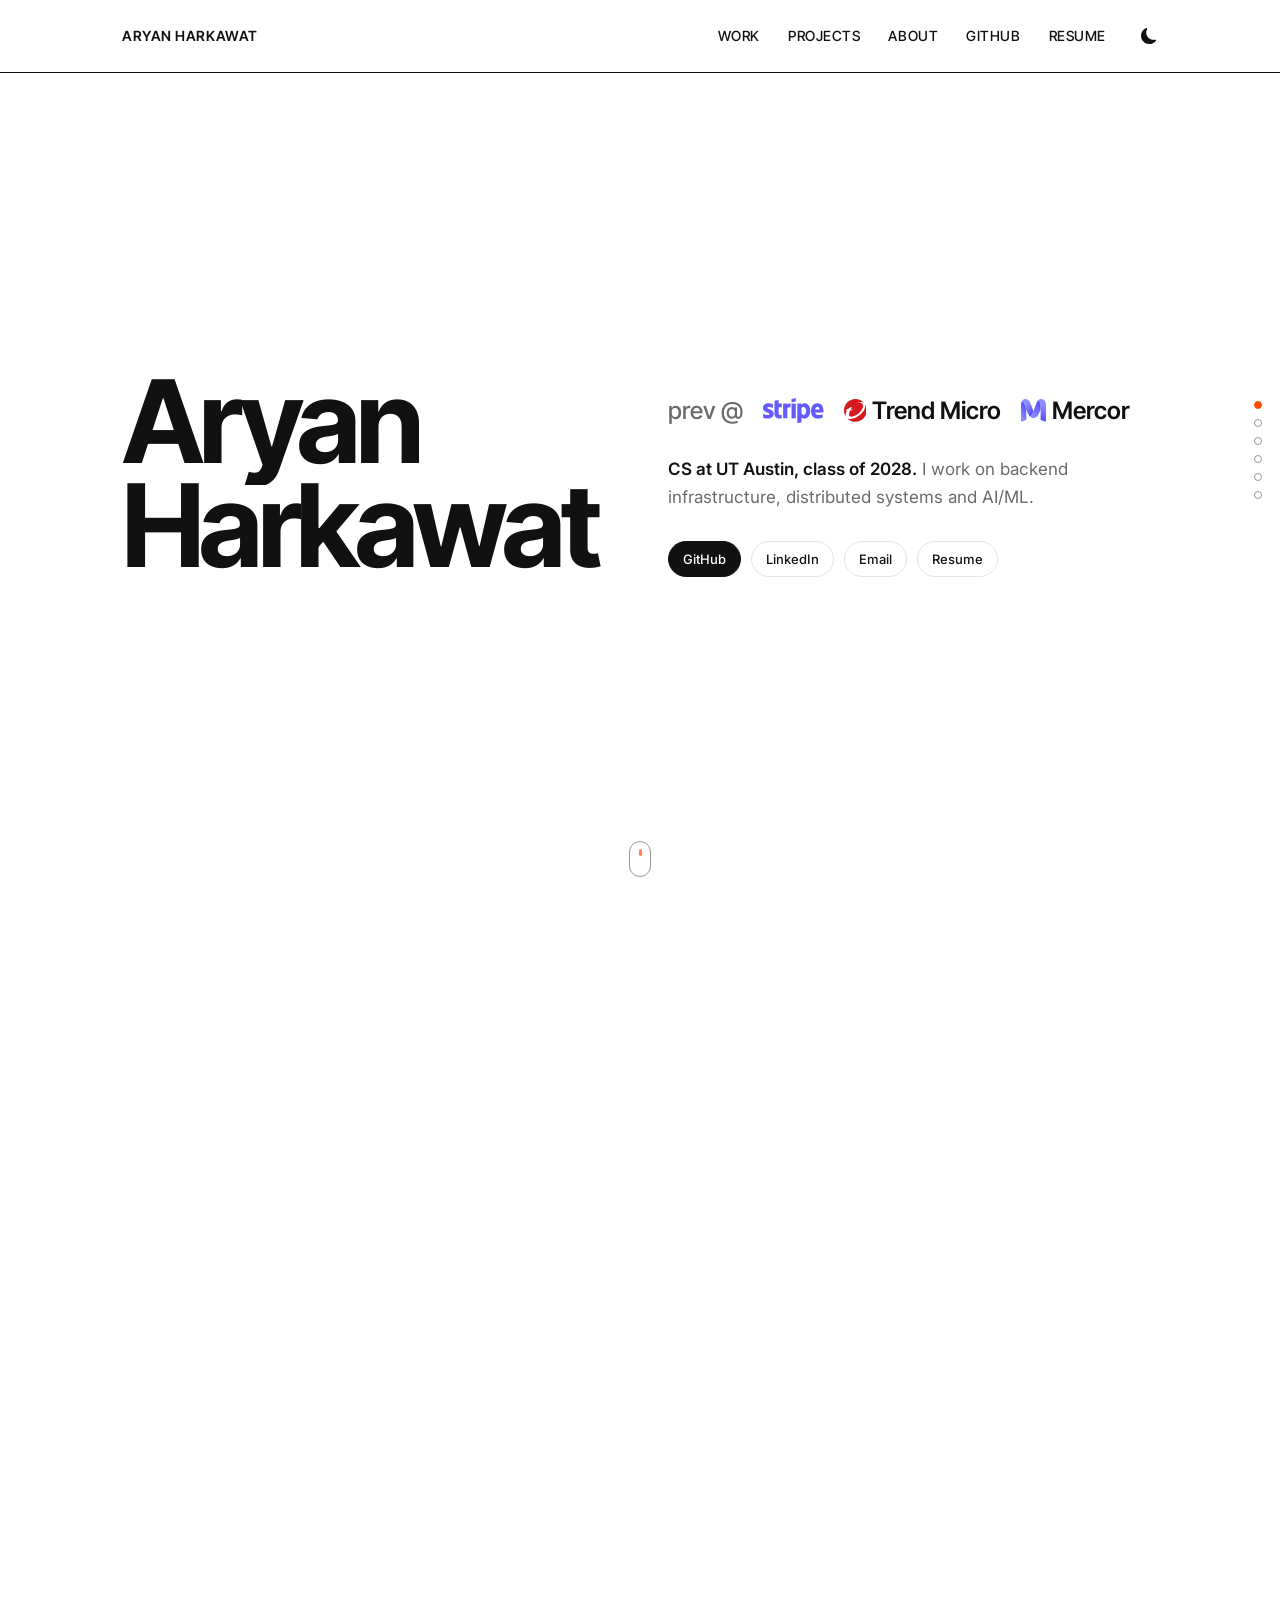
==== index.html @ f6b69a21 "Let quick swipes chain between screens" ====
<!doctype html>
<html lang="en">
<head>
<meta charset="utf-8">
<meta name="viewport" content="width=device-width, initial-scale=1">
<title>Aryan Harkawat</title>
<meta name="description" content="Aryan Harkawat, CS at UT Austin. I work on backend infrastructure, distributed systems and AI/ML. Previously at Stripe, Trend Micro and Mercor.">
<meta property="og:title" content="Aryan Harkawat">
<meta property="og:description" content="Aryan Harkawat, CS at UT Austin. I work on backend infrastructure, distributed systems and AI/ML. Previously at Stripe, Trend Micro and Mercor.">
<meta property="og:image" content="https://aryanh.dev/assets/clouds.jpg">
<meta name="theme-color" content="#ffffff">
<script>
  // Applied before the stylesheet so the page never flashes the wrong theme.
  (function () {
    var t = null;
    try { t = localStorage.getItem('theme'); } catch (e) {}
    if (t !== 'light' && t !== 'dark') t = matchMedia('(prefers-color-scheme: dark)').matches ? 'dark' : 'light';
    document.documentElement.dataset.theme = t;
    document.documentElement.classList.add('js');
  })();
</script>
<link rel="icon" href="data:image/svg+xml,<svg xmlns='http://www.w3.org/2000/svg' viewBox='0 0 100 100'><rect width='100' height='100' fill='%23111'/><text x='50' y='72' font-size='62' font-weight='700' text-anchor='middle' fill='%23fff' font-family='Helvetica,Arial,sans-serif'>A</text></svg>">
<link rel="preconnect" href="https://fonts.googleapis.com">
<link href="https://fonts.googleapis.com/css2?family=Inter+Tight:wght@500;600;700&family=Inter:wght@400;500&display=swap" rel="stylesheet">
<link rel="stylesheet" href="style.css?v=44">
</head>
<body>
<div class="progress" aria-hidden="true"></div>

<header class="top">
  <div class="wrap">
  <a class="name" href="#">Aryan Harkawat</a>
  <nav>
    <a href="#work">Work</a>
    <a href="#herd">Projects</a>
    <a href="#about">About</a>
    <a href="https://github.com/harkawataryan">GitHub</a>
    <a href="assets/Aryan_Harkawat_Resume.pdf?v=9">Resume</a>
    <button class="theme" type="button" aria-label="Switch to dark mode">
      <svg class="sun" viewBox="0 0 24 24" aria-hidden="true"><circle cx="12" cy="12" r="4.2"/><g><line x1="12" y1="1.8" x2="12" y2="4.2"/><line x1="12" y1="19.8" x2="12" y2="22.2"/><line x1="1.8" y1="12" x2="4.2" y2="12"/><line x1="19.8" y1="12" x2="22.2" y2="12"/><line x1="4.8" y1="4.8" x2="6.5" y2="6.5"/><line x1="17.5" y1="17.5" x2="19.2" y2="19.2"/><line x1="4.8" y1="19.2" x2="6.5" y2="17.5"/><line x1="17.5" y1="6.5" x2="19.2" y2="4.8"/></g></svg>
      <svg class="moon" viewBox="0 0 16 16" aria-hidden="true"><path d="M6 .278a.768.768 0 0 1 .08.858 7.208 7.208 0 0 0-.878 3.46c0 4.021 3.278 7.277 7.318 7.277.527 0 1.04-.055 1.533-.16a.787.787 0 0 1 .81.316.733.733 0 0 1-.031.893A8.349 8.349 0 0 1 8.344 16C3.734 16 0 12.286 0 7.71 0 4.266 2.114 1.312 5.124.06A.752.752 0 0 1 6 .278z"/></svg>
    </button>
  </nav>
  </div>
</header>

<nav class="dots" aria-label="Sections">
  <a href="#top" data-dot="top" aria-label="Top"></a>
  <a href="#work" data-dot="work" aria-label="Work"></a>
  <a href="#herd" data-dot="herd" aria-label="Herd"></a>
  <a href="#concertify" data-dot="concertify" aria-label="Concertify"></a>
  <a href="#clouds" data-dot="clouds" aria-label="Cloud renderer"></a>
  <a href="#about" data-dot="about" aria-label="About"></a>
</nav>

<main>

<section id="top" class="screen hero">
  <div class="wrap grid">
  <h1><span class="line"><span>Aryan</span></span><span class="line"><span>Harkawat</span></span></h1>
  <div class="side">
    <p class="jot" data-rv><span class="prev">prev @</span> <a href="#work" aria-label="Stripe"><svg aria-hidden="true" role="img" class="wordmark" viewBox="54 36 360.02 149.84"> <g> <path fill="#635BFF" fill-rule="evenodd" d="M414,113.4c0-25.6-12.4-45.8-36.1-45.8c-23.8,0-38.2,20.2-38.2,45.6c0,30.1,17,45.3,41.4,45.3 c11.9,0,20.9-2.7,27.7-6.5v-20c-6.8,3.4-14.6,5.5-24.5,5.5c-9.7,0-18.3-3.4-19.4-15.2h48.9C413.8,121,414,115.8,414,113.4z M364.6,103.9c0-11.3,6.9-16,13.2-16c6.1,0,12.6,4.7,12.6,16H364.6z"></path> <path fill="#635BFF" fill-rule="evenodd" d="M301.1,67.6c-9.8,0-16.1,4.6-19.6,7.8l-1.3-6.2h-22v116.6l25-5.3l0.1-28.3c3.6,2.6,8.9,6.3,17.7,6.3 c17.9,0,34.2-14.4,34.2-46.1C335.1,83.4,318.6,67.6,301.1,67.6z M295.1,136.5c-5.9,0-9.4-2.1-11.8-4.7l-0.1-37.1 c2.6-2.9,6.2-4.9,11.9-4.9c9.1,0,15.4,10.2,15.4,23.3C310.5,126.5,304.3,136.5,295.1,136.5z"></path> <polygon fill="#635BFF" fill-rule="evenodd" points="223.8,61.7 248.9,56.3 248.9,36 223.8,41.3 "></polygon> <rect x="223.8" y="69.3" fill="#635BFF" fill-rule="evenodd" width="25.1" height="87.5"></rect> <path fill="#635BFF" fill-rule="evenodd" d="M196.9,76.7l-1.6-7.4h-21.6v87.5h25V97.5c5.9-7.7,15.9-6.3,19-5.2v-23C214.5,68.1,202.8,65.9,196.9,76.7z"></path> <path fill="#635BFF" fill-rule="evenodd" d="M146.9,47.6l-24.4,5.2l-0.1,80.1c0,14.8,11.1,25.7,25.9,25.7c8.2,0,14.2-1.5,17.5-3.3V135 c-3.2,1.3-19,5.9-19-8.9V90.6h19V69.3h-19L146.9,47.6z"></path> <path fill="#635BFF" fill-rule="evenodd" d="M79.3,94.7c0-3.9,3.2-5.4,8.5-5.4c7.6,0,17.2,2.3,24.8,6.4V72.2c-8.3-3.3-16.5-4.6-24.8-4.6 C67.5,67.6,54,78.2,54,95.9c0,27.6,38,23.2,38,35.1c0,4.6-4,6.1-9.6,6.1c-8.3,0-18.9-3.4-27.3-8v23.8c9.3,4,18.7,5.7,27.3,5.7 c20.8,0,35.1-10.3,35.1-28.2C117.4,100.6,79.3,105.9,79.3,94.7z"></path> </g> </svg></a> <span class="co"><a href="#work"><svg fill="currentColor" aria-hidden="true" class="logo logo-tm" role="img" viewBox="0 0 24 24" xmlns="http://www.w3.org/2000/svg"><path d="M12 0C5.38 0 0 5.37 0 12C0 14.45 .734 16.72 2 18.62C1.5 17.45 1.58 15.94 2.19 14.29L2.2 14.25L2.25 14.12L2.3 14L2.32 13.95C2.54 13.4 2.82 12.83 3.16 12.26C3.21 12.16 3.25 12.07 3.3 12L1.86 12L2.21 11.21C3.4 10.88 5.38 10.22 7.27 8.39L7.32 8.39H8.32L7.03 11.14L9.1 11.14L8.72 11.96L6.66 11.96S5.69 13.9 5.36 15.28C5.11 16.82 5.36 18 6.74 18.41C7.59 18.67 8.66 18.61 9.81 18.29C12.5 17.45 15.34 15.62 17.43 13.18C20.87 9.19 20.94 5.1 17.58 4.05C15.43 3.38 12.39 4.13 9.58 5.8C13.08 3.54 16.94 2.5 19.59 3.31C20.09 3.46 20.53 3.68 20.89 3.94A11.97 11.97 0 0 0 12 0M22.17 5.63C23 7.81 21.97 11.07 19.2 14.29C15.04 19.13 8.47 22.05 4.5 20.83A4.46 4.46 0 0 1 3.24 20.21A11.96 11.96 0 0 0 12 24C18.63 24 24 18.63 24 12C24 9.66 23.33 7.5 22.17 5.63Z"/></svg>Trend Micro</a></span> <span class="co"><a href="#work"><svg aria-hidden="true" class="logo" viewBox="0 0 22 20" fill="none" xmlns="http://www.w3.org/2000/svg"> <g clip-path="url(#clip0_2546_4726)"> <path fill-rule="evenodd" clip-rule="evenodd" d="M17.2634 9.27658L17.1638 17.6531C17.1638 17.6531 17.0692 18.4051 17.78 18.6852C18.4908 18.9653 21.1066 19.9982 21.1066 19.9982C21.1066 19.9982 21.4247 20.0406 21.7135 19.71C22.0014 19.3805 21.9632 19.0699 21.9632 18.6843V5.90181C21.9632 5.90181 22.3304 1.05204 18.5488 0.0775902C18.5488 0.0775902 16.4844 -0.444497 14.8883 1.2199C15.5227 1.55894 16.1327 2.15203 16.5609 3.16138C17.4491 5.25492 17.2634 9.27658 17.2634 9.27658H17.2634ZM14.8611 1.24852C14.8463 1.26425 14.8316 1.28004 14.8169 1.29618C14.8316 1.28011 14.8464 1.26425 14.8611 1.24852Z" fill="url(#paint0_linear_2546_4726)"/> <path fill-rule="evenodd" clip-rule="evenodd" d="M0.0133275 18.4885C0.0133275 18.4885 -0.173773 19.9432 0.864961 19.9633L4.15547 18.5355C4.15547 18.5355 4.82604 18.3099 4.78901 17.601C4.75204 16.892 4.56209 9.17724 4.56209 9.17724C4.56209 9.17724 3.1472 2.2537 0.907708 1.69287C0.492643 2.30338 0.271631 2.96674 0.153198 3.46378C0.0339216 3.96447 0.0129377 4.23972 0.00864999 4.7369C-0.0132434 7.28862 0.0133275 18.4885 0.0133275 18.4885Z" fill="url(#paint1_linear_2546_4726)"/> <path fill-rule="evenodd" clip-rule="evenodd" d="M4.56216 9.17735C4.56216 9.17735 6.88539 14.7443 7.99104 15.5866C7.99104 15.5866 10.4549 13.2241 10.9964 10.6378L8.37999 3.95256C8.37999 3.95256 6.86577 -0.305532 3.61535 0.0720441C2.27472 0.227759 1.43478 0.917777 0.907715 1.69298C3.14721 2.25381 4.56209 9.17735 4.56209 9.17735H4.56216Z" fill="url(#paint2_linear_2546_4726)"/> <path fill-rule="evenodd" clip-rule="evenodd" d="M7.99121 15.5866C9.09679 16.429 10.4824 17.1948 12.3841 16.5056C14.2857 15.8164 14.9638 14.2848 15.185 13.8101C15.4061 13.3353 17.2635 9.27664 17.2635 9.27664C17.2635 9.27664 17.4492 5.25506 16.561 3.16145C16.1328 2.1521 15.5227 1.55901 14.8884 1.21997C14.7916 1.32088 14.6965 1.42948 14.6037 1.54706C14.6037 1.54706 14.1953 2.05058 13.8846 2.91967C13.5738 3.78876 10.9966 10.6378 10.9966 10.6378C10.4552 13.2241 7.99128 15.5866 7.99128 15.5866L7.99121 15.5866Z" fill="url(#paint3_linear_2546_4726)"/> </g> <defs> <linearGradient id="paint0_linear_2546_4726" x1="20.8423" y1="19.9999" x2="25.3182" y2="7.85001" gradientUnits="userSpaceOnUse"> <stop stop-color="#5A4AFC"/> <stop offset="1" stop-color="#8C8FFF"/> </linearGradient> <linearGradient id="paint1_linear_2546_4726" x1="2.8706" y1="4.05993" x2="-4.66711" y2="9.91007" gradientUnits="userSpaceOnUse"> <stop stop-color="#5A4AFC"/> <stop offset="1" stop-color="#8C8FFF"/> </linearGradient> <linearGradient id="paint2_linear_2546_4726" x1="9.93859" y1="13.5589" x2="3.47594" y2="6.08284" gradientUnits="userSpaceOnUse"> <stop stop-color="#5A4AFC"/> <stop offset="1" stop-color="#8C8FFF"/> </linearGradient> <linearGradient id="paint3_linear_2546_4726" x1="16.7471" y1="3.76824" x2="8.14408" y2="13.9023" gradientUnits="userSpaceOnUse"> <stop stop-color="#5A4AFC"/> <stop offset="1" stop-color="#8C8FFF"/> </linearGradient> <clipPath id="clip0_2546_4726"> <rect width="22" height="20" fill="white"/> </clipPath> </defs> </svg>Mercor</a></span></p>
    <p class="intro" data-rv><b>CS at UT Austin, class of 2028.</b> I work on backend infrastructure, distributed systems and AI/ML.</p>
    <p class="links" data-rv>
      <a href="https://github.com/harkawataryan">GitHub</a>
      <a href="https://www.linkedin.com/in/aryanh/">LinkedIn</a>
      <a href="mailto:harkawat.aryan@gmail.com">Email</a>
      <a href="assets/Aryan_Harkawat_Resume.pdf?v=9">Resume</a>
    </p>
  </div>
</div>
  <a class="cue" href="#work" aria-label="Scroll to work"><span></span></a>
</section>

<section id="work" class="screen work">
  <div class="wrap">
    <h2 data-rv><i>01</i>Work</h2>
    <div class="entries">
  <article class="entry" data-rv>
    <div class="meta">
      <span class="org">Stripe</span>
      <span class="role">Software Engineer Intern, Core Infrastructure</span>
      <span class="when">Summer 2026 · back in Spring 2027</span>
    </div>
    <div class="body">
      <p>Built saturation routing for the service mesh. Backends with no free workers now reject excess requests instead of queueing them, and the mesh retries them on a backend with spare capacity, cutting p99 latency 23%.</p>
      <p>Also made routing zone-aware, so a zone running hot spills traffic to its neighbors until it recovers. That cut errors during zone-wide load spikes 60%. Both shipped to 50 services handling 400M+ requests a day with no incidents.</p>
    </div>
  </article>

  <article class="entry" data-rv>
    <div class="meta">
      <span class="org">Trend Micro</span>
      <span class="role">Software Automation Intern</span>
      <span class="when">2025 – 2026</span>
    </div>
    <div class="body">
      <p>Built a nightly test harness that runs 1,500 regression tests on the endpoint security agent across Windows and Linux VMs, taking release testing from a week to a day.</p>
      <p>Automated payroll reconciliation across Excel and shared-drive records, bringing the monthly close from days to under an hour.</p>
    </div>
  </article>

  <article class="entry" data-rv>
    <div class="meta">
      <span class="org">Mercor</span>
      <span class="role">Machine Learning Intern</span>
      <span class="when">Spring 2025</span>
    </div>
    <div class="body">
      <p>Built the evaluation harness that benchmarked six fine-tuned BERT ticket classifiers and picked the production model, turning a day of manual comparison into an hour.</p>
      <p>Quantized it to 8-bit with ONNX Runtime for 3× the CPU throughput, and cleaned 1M+ training labels for a 2-point F1 gain.</p>
    </div>
  </article>
    </div>
  </div>
</section>

<section id="herd" class="screen project">
  <div class="wrap grid">
    <div class="shot" data-live-herd>
      <img src="assets/herd.jpg" alt="Herd routing dashboard" loading="lazy" width="1200" height="675">
    </div>
    <div class="info">
    <p class="eyebrow"><i>02</i>Projects · 1 of 3</p>
    <h3>Herd</h3>
    <p class="stack">Go · Envoy · gRPC · Kubernetes · Prometheus</p>

    <p>A load balancer for LLMs running across several GPU servers. It sends each request to the server that already has the prompt cached, or else the one with the most free memory, and sheds low-priority work when everything is full. On an 8-server benchmark it cut p99 time to first token 55% versus round-robin, and held 13.5s against 292s with two slow servers.</p>
    <p class="links"><a href="https://github.com/harkawataryan/herd">Source</a></p>
    </div>
  </div>
</section>

<section id="concertify" class="screen project">
  <div class="wrap grid">
    <div class="shot" data-live-concertify><img src="assets/concertify.jpg" alt="Concertify recommendations page" loading="lazy" width="1200" height="675"></div>
    <div class="info">
    <p class="eyebrow"><i>02</i>Projects · 2 of 3</p>
    <h3>Concertify</h3>
    <p class="stack">Go · Python · PyTorch · Node.js · Redis</p>

    <p>Finds the concerts near you worth going to, ranked by how much you actually listen to each artist on Spotify. Ticketmaster supplies the candidates; a Go service scores every show on artist overlap, genre fit, distance and date, with weights that PyTorch retrains for each person from their thumbs up and down, and a group mode ranks for several friends' tastes at once. 500+ people have used it. Ticketmaster allows 5 requests a second, so a Redis cache that merges duplicate requests and a limiter that fetches what's on screen first cut the first load from 9s to 2.5s. The card on the left is the real thing: it calls the same API as the app, so add your own artists and it ranks tonight's actual shows.</p>
    <p class="links"><a class="primary" href="https://concertify-cm6k.onrender.com">Open the live app ↗</a> <a href="https://github.com/harkawataryan/Concertify">Source</a></p>
    </div>
  </div>
</section>

<section id="clouds" class="screen project">
  <div class="wrap grid">
    <div class="shot" data-live-clouds><img src="assets/clouds.jpg?v=2" alt="Rendered cumulus clouds seen from the ground" loading="lazy" width="1200" height="675"></div>
    <div class="info">
    <p class="eyebrow"><i>02</i>Projects · 3 of 3</p>
    <h3>Volumetric Cloud Renderer</h3>
    <p class="stack">C++ · OpenGL · GLSL</p>

    <p>Real-time volumetric clouds in C++ and OpenGL. Ray-marches Perlin-Worley noise generated in compute shaders and lights it with a multiple-scattering approximation for the soft, bright edges. Rendering at half resolution with temporal reprojection makes it 3.5× cheaper with no visible difference.</p>
    <p class="links"><a href="https://github.com/harkawataryan/Volumetric-Cloud-Renderer">Source</a></p>
    </div>
  </div>
</section>

<section id="about" class="screen about">
  <div class="wrap">
    <h2 data-rv><i>03</i>About</h2>
    <div class="prose">
    <p data-rv>Junior at UT Austin studying computer science. Most of what I've worked on is backend infrastructure, especially routing traffic and keeping systems fast under load, first at Stripe and then on my own with Herd. I write mostly Python, Java, C++ and Go.</p>
    <p data-rv>Before CS took over I did astronomy research and co-authored a peer-reviewed paper on how galaxy shapes vary with mass and environment, using Sloan Digital Sky Survey data.</p>
    <p data-rv>Outside of work I'm usually watching anime, playing cool indie games with friends, or deep in a sci-fi or fantasy book. I also bake, and if I went full time my chocolate chip cookies would put Crumbl out of business.</p>
    <p data-rv>Email is the best way to reach me: <a href="mailto:harkawat.aryan@gmail.com">harkawat.aryan@gmail.com</a>.</p>
    </div>
    <footer data-rv>
      <span>Aryan Harkawat · Austin, TX</span>
      <span><a href="https://github.com/harkawataryan">GitHub</a> · <a href="https://www.linkedin.com/in/aryanh/">LinkedIn</a> · <a href="assets/Aryan_Harkawat_Resume.pdf?v=9">Resume</a></span>
    </footer>
  </div>
</section>

</main>

<script src="site.js?v=31" defer></script>
<script src="clouds.js?v=12" defer></script>
<script src="herd.js?v=12" defer></script>
<script src="concertify.js?v=4" defer></script>
<script data-goatcounter="https://aryanh.goatcounter.com/count" async src="//gc.zgo.at/count.js"></script>
</body>
</html>
---- style.css ----
:root {
  --bg: #ffffff;
  --fg: #111111;
  --muted: #6b6b6b;
  --line: #e4e4e4;
  --rule: #111111;
  --acc: #ff4d00;
  --max: 1100px;
  color-scheme: light;
}
:root[data-theme="dark"] {
  --bg: #0e0e0e;
  --fg: #ececec;
  --muted: #9b9b9b;
  --line: #2a2a2a;
  --rule: #ececec;
  --acc: #ff6a2b;
  color-scheme: dark;
}

/* Colors cross-fade only while the theme is switching, so ordinary hovers
   keep their own timing. */
.theme-switching, .theme-switching *, .theme-switching *::before, .theme-switching *::after {
  transition: background-color 0.4s ease, color 0.4s ease, border-color 0.4s ease, fill 0.4s ease, stroke 0.4s ease !important;
}

::view-transition-old(root),
::view-transition-new(root) { animation-duration: 0.4s; animation-timing-function: ease; }

/* ---- theme switch ---- */
.theme {
  position: relative;
  width: 30px;
  height: 30px;
  margin: -6px -6px -6px 0;
  padding: 0;
  border: 0;
  border-radius: 50%;
  background: none;
  color: var(--fg);
  cursor: pointer;
  transition: transform 0.2s ease, color 0.15s;
}
.theme:hover { transform: scale(1.15); color: var(--acc); }
.theme:focus-visible { outline: 2px solid var(--acc); outline-offset: 2px; }
.theme.spin { animation: theme-spin 0.45s cubic-bezier(.3,.7,.3,1); }
@keyframes theme-spin {
  0% { transform: scale(1) rotate(0); }
  35% { transform: scale(0.7) rotate(160deg); }
  100% { transform: scale(1) rotate(360deg); }
}
.theme svg {
  position: absolute;
  inset: 6px;
  width: 18px;
  height: 18px;
  transition: opacity 0.3s ease, transform 0.45s cubic-bezier(.3,.7,.3,1);
}
.theme .sun { fill: currentColor; stroke: currentColor; stroke-width: 2; stroke-linecap: round; }
.theme .moon { fill: currentColor; inset: 7px; width: 16px; height: 16px; }
/* Show the moon in light mode (click for dark) and the sun in dark mode. */
:root[data-theme="light"] .theme .sun,
:root:not([data-theme]) .theme .sun { opacity: 0; transform: rotate(-90deg) scale(0.4); }
:root[data-theme="dark"] .theme .moon { opacity: 0; transform: rotate(90deg) scale(0.4); }

@media (prefers-reduced-motion: reduce) {
  .theme, .theme svg, .theme-switching, .theme-switching * { transition: none !important; animation: none !important; }
}

* { box-sizing: border-box; }
html { -webkit-text-size-adjust: 100%; scroll-behavior: smooth; }
body {
  margin: 0;
  background: var(--bg);
  color: var(--fg);
  font-family: Inter, system-ui, -apple-system, "Segoe UI", sans-serif;
  font-size: 16px;
  line-height: 1.55;
}
a { color: inherit; text-decoration: none; border-bottom: 1px solid var(--fg); transition: color 0.15s, border-color 0.15s; }
a:hover { color: var(--acc); border-color: var(--acc); }
img { max-width: 100%; height: auto; display: block; }
::selection { background: var(--acc); color: #fff; }
.wrap { max-width: var(--max); margin: 0 auto; padding: 0 32px; }

/* ---- top bar (fixed) ---- */
.top {
  position: fixed; top: 0; left: 0; right: 0; z-index: 40;
  background: color-mix(in srgb, var(--bg) 92%, transparent);
  border-bottom: 1px solid var(--rule);
  font-family: "Inter Tight", Inter, sans-serif;
  font-weight: 600;
  font-size: 14px;
  text-transform: uppercase;
  letter-spacing: 0.04em;
}
.top .wrap { display: flex; justify-content: space-between; align-items: center; gap: 24px; height: var(--top-h); }
.top a { border: 0; }
.top .name { white-space: nowrap; }
.top nav { display: flex; align-items: center; gap: 28px; }
.top nav a { font-weight: 500; }

/* ---- screens ----
   The page is a stack of full-height screens: hero, work, one per project,
   about. On desktop the browser snaps to each one; on phones and short
   windows the sections flow naturally. */
:root { --top-h: 72px; }
.screen { position: relative; min-height: 100vh; min-height: 100svh; display: grid; align-content: center; padding: calc(var(--top-h) + 24px) 0 48px; border-bottom: 1px solid var(--rule); }
.screen > .wrap { width: 100%; }
/* Desktop windows snap to each screen, so a wheel tick or a swipe lands on
   the next one. The browser animates the snap itself, which keeps it quick.
   Phones and short windows scroll freely because the screens are taller
   than the viewport there. */
@media (min-width: 900px) and (min-height: 600px) {
  html { scroll-snap-type: y mandatory; }
  .screen { scroll-snap-align: start; scroll-snap-stop: always; }
}
@media (prefers-reduced-motion: reduce) {
  html { scroll-behavior: auto; }
}

/* hero */
.hero .grid { display: grid; grid-template-columns: 1fr 1fr; gap: 56px; align-items: end; }
h1 {
  font-family: "Inter Tight", Inter, sans-serif;
  font-weight: 700;
  font-size: clamp(64px, 9vw, 120px);
  line-height: 0.9;
  letter-spacing: -0.04em;
  margin: 0;
}
.hero .side { align-self: end; max-width: 500px; justify-self: end; width: 100%; }
.hero .side p { margin: 0; }
.hero .side .jot { margin-bottom: 26px; }
.hero .side .links { margin-top: 30px; }
.jot { font-family: "Inter Tight", Inter, sans-serif; font-weight: 600; font-size: 24px; color: var(--fg); display: flex; flex-wrap: wrap; align-items: center; gap: 8px 20px; margin-bottom: 26px; }
.jot .prev { color: var(--muted); font-weight: 500; }
.jot a { border: 0; display: inline-flex; align-items: center; gap: 6px; white-space: nowrap; }
.jot .co { display: inline-flex; align-items: center; white-space: nowrap; }
.jot .wordmark { height: 1.05em; width: auto; }
.jot .logo { height: 0.95em; width: auto; }
.jot .logo-tm { color: #D71920; }
.hero .intro { font-size: 17px; line-height: 1.65; color: var(--muted); max-width: 440px; }
.hero .intro b { color: var(--fg); font-weight: 600; }
.hero .links { display: flex; flex-wrap: wrap; gap: 10px; margin-top: 30px; }
.hero .links a { border: 1px solid var(--line); border-radius: 999px; padding: 7px 14px; font-size: 13px; font-weight: 500; color: var(--fg); transition: border-color .15s, color .15s, background .15s; }
.hero .links a:hover { border-color: var(--acc); color: var(--acc); }
.hero .links a:first-child { background: var(--fg); color: var(--bg); border-color: var(--fg); }
.hero .links a:first-child:hover { background: var(--acc); border-color: var(--acc); color: #fff; }
.cue { position: absolute; left: 50%; bottom: 22px; width: 22px; height: 36px; margin-left: -11px; border: 1.5px solid var(--muted); border-radius: 12px; opacity: .7; }
.cue span { position: absolute; left: 50%; top: 7px; width: 3px; height: 7px; margin-left: -1.5px; border-radius: 2px; background: var(--acc); animation: cue 1.8s ease-in-out infinite; }
@keyframes cue { 0%, 100% { transform: translateY(0); opacity: 1; } 60% { transform: translateY(12px); opacity: 0; } }

/* section headings */
h2, .eyebrow {
  font-family: "Inter Tight", Inter, sans-serif;
  font-size: 14px;
  font-weight: 600;
  text-transform: uppercase;
  letter-spacing: 0.08em;
  margin: 0 0 28px;
}
h2 i, .eyebrow i { font-style: normal; color: var(--acc); margin-right: 10px; }
.eyebrow { color: var(--muted); margin-bottom: 14px; }
.eyebrow i { color: var(--acc); }

/* work: three columns on one screen */
.entries { display: grid; grid-template-columns: repeat(3, minmax(0, 1fr)); gap: 40px; }
.entry { display: grid; grid-template-rows: auto 1fr; gap: 14px; padding-top: 18px; border-top: 1px solid var(--rule); }
.meta { display: flex; flex-direction: column; font-size: 13px; color: var(--muted); }
.org { font-family: "Inter Tight", Inter, sans-serif; font-weight: 600; font-size: 20px; color: var(--fg); }
.body p { margin: 0 0 10px; font-size: 14px; }
.body p:last-child { margin-bottom: 0; }

/* projects: one per screen, visual left, text right */
.project .grid { display: grid; grid-template-columns: minmax(0, 1.55fr) minmax(0, 1fr); gap: 44px; align-items: center; }
.project .grid > * { min-width: 0; }
.project .shot { position: relative; display: block; border: 0; overflow: hidden; height: clamp(360px, 72vh, 640px); background: var(--line); }
.project .shot img { width: 100%; height: 100%; object-fit: cover; object-position: left top; display: block; filter: none; }
.project .info h3 { font-family: "Inter Tight", Inter, sans-serif; font-weight: 600; font-size: 30px; letter-spacing: -0.02em; margin: 0 0 4px; line-height: 1.1; }
.project .stack { font-size: 12px; color: var(--muted); text-transform: uppercase; letter-spacing: 0.06em; margin: 0 0 14px; }
.project .info p { font-size: 15px; margin: 0 0 10px; }
.project .links a { font-size: 13px; margin-right: 12px; }
.project .links a.primary { display: inline-block; border: 0; border-radius: 999px; background: var(--fg); color: var(--bg); padding: 8px 16px; font-weight: 600; transition: background .15s, color .15s; }
.project .links a.primary:hover { background: var(--acc); color: #fff; }

/* about */
.prose p { max-width: 640px; margin: 0 0 14px; }
.about footer { display: flex; justify-content: space-between; gap: 12px; margin-top: 48px; padding-top: 20px; border-top: 1px solid var(--line); font-size: 13px; color: var(--muted); }
.about footer a { border: 0; }

/* side dots */
.dots { position: fixed; right: 18px; top: 50%; transform: translateY(-50%); display: grid; gap: 10px; z-index: 30; }
.dots a { width: 8px; height: 8px; border-radius: 50%; border: 1.5px solid var(--muted); background: transparent; opacity: .7; transition: background .2s, border-color .2s, transform .2s; }
.dots a:hover { transform: scale(1.3); }
.dots a.on { background: var(--acc); border-color: var(--acc); opacity: 1; }

@media (max-width: 900px) {
  .hero .grid { grid-template-columns: 1fr; gap: 28px; }
  .hero .side { justify-self: start; }
  .entries { grid-template-columns: 1fr; gap: 24px; }
  .project .grid { grid-template-columns: minmax(0, 1fr); gap: 18px; }
  .project .shot { height: auto; aspect-ratio: 16 / 10; width: 100%; min-width: 0; }
  .project .shot canvas { max-width: 100%; }
  .dots { display: none; }
  .screen { min-height: 0; padding: calc(var(--top-h) + 8px) 0 40px; align-content: start; }
  .screen.hero { min-height: 100vh; min-height: 100svh; align-content: center; }
}
@media (max-width: 680px) {
  :root { --top-h: 58px; }
  .wrap { padding: 0 20px; }
  .top { font-size: 13px; }
  .top .name { display: none; }
  .top nav { flex: 1; justify-content: space-between; gap: 12px; }
  .hero .grid { grid-template-columns: 1fr; gap: 26px; }
  .hero .side { justify-self: start; }
  .jot { font-size: 19px; gap: 4px 14px; }
  .hero .side .jot { margin-bottom: 18px; }
  .hero .intro { font-size: 15.5px; }
  .hero .side .links { margin-top: 22px; }
  .hero .links a { padding: 6px 12px; font-size: 12.5px; }
  .project .info h3 { font-size: 24px; }
  .cue { display: none; }
}
@media (max-width: 360px) {
  .top { font-size: 12px; letter-spacing: 0.02em; }
  .top nav { gap: 6px; }
  .theme { margin-right: -8px; }
}

/* ---- scroll motion ----
   Everything here is scoped to .js (set in <head>) so the page reads fine
   without the script, and switched off for reduced motion. */
.progress {
  position: fixed;
  top: 0;
  left: 0;
  right: 0;
  height: 2px;
  background: var(--acc);
  transform: scaleX(0);
  transform-origin: left;
  z-index: 50;
  pointer-events: none;
}

h1 .line { display: block; overflow: hidden; padding-bottom: 0.1em; margin-bottom: -0.1em; }
h1 .line > span { display: inline-block; }
.js h1 .line > span { transform: translateY(105%); transition: transform 0.9s cubic-bezier(.2,.75,.2,1); }
.js h1 .line + .line > span { transition-delay: 0.08s; }
.js.loaded h1 .line > span { transform: none; }
.hero h1 { will-change: transform; }

.js [data-rv] {
  opacity: 0;
  transform: translateY(22px);
  transition: opacity 0.7s ease, transform 0.8s cubic-bezier(.2,.75,.2,1);
}
.js [data-rv].in { opacity: 1; transform: none; }

/* Section rules draw in from the left instead of sitting there already. */
.js .screen { border-bottom-color: transparent; }
.js .screen::after {
  content: "";
  position: absolute;
  left: 0;
  right: 0;
  bottom: -1px;
  height: 1px;
  background: var(--rule);
  transform: scaleX(0);
  transform-origin: left;
  transition: transform 1.1s cubic-bezier(.65,0,.25,1);
}
.js .screen.drawn::after { transform: none; }

/* Live clouds: the canvas sits over the screenshot and fades in once drawn. */
.project .shot canvas.live { position: absolute; inset: 0; width: 100%; height: 100%; opacity: 0; transition: opacity 0.8s ease; touch-action: pan-y; }
.project .shot canvas.live.on { opacity: 1; }
.project .shot.has-live img, .project:hover .shot.has-live img { filter: none; }
.project .shot.has-live { cursor: crosshair; }
.project .shot.dragging { cursor: crosshair; }
.project .shot .hint { position: absolute; left: 12px; bottom: 12px; display: inline-flex; align-items: center; gap: 7px; font: 500 12px Inter, sans-serif; letter-spacing: .01em; color: #fff; background: rgba(0,0,0,.5); backdrop-filter: blur(6px); padding: 5px 11px 5px 9px; border-radius: 999px; pointer-events: none; opacity: 0; transition: opacity 0.6s; z-index: 5; }
.project .shot.has-live .hint { opacity: 1; }
.project .shot .hint i { width: 7px; height: 7px; border-radius: 50%; background: #ff3b30; box-shadow: 0 0 0 0 rgba(255,59,48,.7); animation: live-pulse 1.6s ease-out infinite; }
@keyframes live-pulse { 0% { box-shadow: 0 0 0 0 rgba(255,59,48,.7); } 70% { box-shadow: 0 0 0 7px rgba(255,59,48,0); } 100% { box-shadow: 0 0 0 0 rgba(255,59,48,0); } }

/* Each project visual enters in its own way.
   Herd: a left-to-right wipe with an orange leading edge, a request crossing
   the mesh. Concertify: the ranked rows build up from the top. Clouds: the
   picture resolves out of a soft, bright blur. */
.project .shot { overflow: hidden; }
.js .project .shot > img { transition: transform 1.6s cubic-bezier(.2,.75,.2,1); }

.js #herd .shot { clip-path: inset(0 100% 0 0); transition: clip-path 1s cubic-bezier(.65,0,.2,1); }
.js #herd.in .shot { clip-path: inset(0 0 0 0); }
.js #herd .shot::before { content: ""; position: absolute; top: 0; bottom: 0; left: 0; width: 2px; background: var(--acc); z-index: 6; opacity: 0; pointer-events: none; }
.js #herd.in .shot::before { animation: herd-edge 1s cubic-bezier(.65,0,.2,1) forwards; }
@keyframes herd-edge { 0% { left: 0; opacity: 1; } 90% { opacity: 1; } 100% { left: 100%; opacity: 0; } }

.js #concertify .shot { opacity: 0; transform: translateY(16px); transition: opacity .6s ease, transform .8s cubic-bezier(.2,.75,.2,1); }
.js #concertify.in .shot { opacity: 1; transform: none; }
.js #concertify .demo .results li { opacity: 0; transform: translateY(10px); transition: opacity .5s ease, transform .6s cubic-bezier(.2,.75,.2,1); }
.js #concertify.in .demo .results li { opacity: 1; transform: none; }
.js #concertify.in .demo .results li:nth-child(1) { transition-delay: .35s; }
.js #concertify.in .demo .results li:nth-child(2) { transition-delay: .47s; }
.js #concertify.in .demo .results li:nth-child(3) { transition-delay: .59s; }
.js #concertify.in .demo .results li:nth-child(4) { transition-delay: .71s; }
.js #concertify.in .demo .results li:nth-child(5) { transition-delay: .83s; }
.js #concertify.in .demo .results li:nth-child(n+6) { transition-delay: .95s; }

.js #clouds .shot { opacity: 0; transition: opacity .9s ease; }
.js #clouds.in .shot { opacity: 1; }
/* The blur lives on the picture inside the card, so the card's edges clip it
   and nothing spills onto the page. */
.js #clouds .shot > img, .js #clouds .shot canvas.live { filter: blur(16px) brightness(1.35); transform: scale(1.08); transition: filter 1.5s ease, transform 1.6s cubic-bezier(.2,.75,.2,1), opacity .8s ease; }
.js #clouds.in .shot > img, .js #clouds.in .shot canvas.live { filter: none; transform: none; }

.js .project .info > * { opacity: 0; transform: translateY(12px); transition: opacity .6s ease, transform .7s cubic-bezier(.2,.75,.2,1); }
.js .project.in .info > * { opacity: 1; transform: none; }
.js .project.in .info > *:nth-child(1) { transition-delay: .3s; }
.js .project.in .info > *:nth-child(2) { transition-delay: .38s; }
.js .project.in .info > *:nth-child(3) { transition-delay: .46s; }
.js .project.in .info > *:nth-child(4) { transition-delay: .54s; }
.js .project.in .info > *:nth-child(5) { transition-delay: .62s; }

@media (prefers-reduced-motion: reduce) {
  .progress { display: none; }
  .js h1 .line > span, .js [data-rv], .js .project .shot, .js .project .shot img, .js .project .info > *, .js #concertify .demo .results li, .js #clouds .shot canvas.live { transform: none !important; opacity: 1 !important; clip-path: none !important; filter: none !important; transition: none !important; animation: none !important; }
  .js .screen::after { transform: none; transition: none; }
}

@media (max-width: 900px) {
}

/* Live Herd simulation: four policies on identical traffic, one shown on
   the canvas and all four ranked on the scoreboard beneath. */
.project .shot.has-sim { cursor: default; }
.project .shot .sim { position: absolute; inset: 0; display: grid; grid-template-rows: auto minmax(0, 1fr) auto; opacity: 0; transition: opacity 0.8s ease; background: var(--bg); }
.project .shot .sim.on { opacity: 1; }
.sim .cv { position: relative; min-height: 0; overflow: hidden; }
.project .shot .sim canvas { position: absolute; inset: 0; width: 100%; height: 100%; display: block; touch-action: pan-y; }
.sim .tip { position: absolute; right: 12px; bottom: 8px; font: 500 11px Inter, sans-serif; color: var(--muted); pointer-events: none; }
.sim .bar { display: flex; flex-wrap: wrap; align-items: center; gap: 8px 14px; padding: 10px 12px; border-bottom: 1px solid var(--line); font-size: 12px; }
.sim .lbl { font: 600 10px "Inter Tight", Inter, sans-serif; letter-spacing: .08em; text-transform: uppercase; color: var(--muted); }
.sim .seg { display: inline-flex; border: 1px solid var(--line); border-radius: 999px; overflow: hidden; }
.sim .seg button { background: none; border: 0; padding: 5px 11px; font: 500 12px Inter, sans-serif; color: var(--muted); cursor: pointer; }
.sim .seg button + button { border-left: 1px solid var(--line); }
.sim .seg button[aria-pressed="true"] { background: var(--fg); color: var(--bg); }
.sim .seg button[data-p="herd"][aria-pressed="true"] { background: var(--acc); color: #fff; }
.sim .traffic { display: inline-flex; align-items: center; gap: 8px; margin-left: auto; cursor: pointer; }
.sim .traffic input[type="range"] { width: 90px; accent-color: var(--acc); margin: 0; }
.sim .rps { font-variant-numeric: tabular-nums; min-width: 28px; display: inline-block; color: var(--muted); }
.sim .board { border-top: 1px solid var(--line); padding: 8px 12px 10px; }
.sim .bhead { display: flex; justify-content: space-between; gap: 10px; font: 600 10px "Inter Tight", Inter, sans-serif; letter-spacing: .08em; text-transform: uppercase; color: var(--muted); margin-bottom: 6px; }
.sim .bnote { color: var(--acc); text-transform: none; letter-spacing: 0; font: 600 11px Inter, sans-serif; text-align: right; }
.sim .board ol { list-style: none; margin: 0; padding: 0; display: grid; grid-template-columns: 190px minmax(0, 1fr) 46px; row-gap: 3px; column-gap: 10px; }
@supports (grid-template-columns: subgrid) {
  .sim .board ol { grid-template-columns: max-content minmax(0, 1fr) 46px; }
  .sim .board li { grid-template-columns: subgrid; }
}
.sim .board li { display: grid; grid-column: 1 / -1; grid-template-columns: 190px minmax(0, 1fr) 46px; align-items: center; column-gap: 10px; font-size: 12px; cursor: pointer; border-radius: 6px; padding: 1px 4px; transition: background .2s; }
.sim .board li:hover { background: color-mix(in srgb, var(--line) 45%, transparent); }
.sim .board li .nm { font-weight: 500; white-space: nowrap; }
.sim .board li .nm small { color: var(--muted); font-weight: 400; margin-left: 6px; }
.sim .board li .track { height: 6px; border-radius: 3px; background: var(--line); overflow: hidden; }
.sim .board li .track i { display: block; height: 100%; width: 0; background: var(--muted); border-radius: 3px; transition: width .5s ease; }
.sim .board li[data-p="herd"] .track i { background: var(--acc); }
.sim .board li[data-p="herd"] .nm { color: var(--acc); font-weight: 600; }
.sim .board.warming li .track i { width: 0 !important; }
.sim .board li .val { text-align: right; font: 600 12px "Inter Tight", Inter, sans-serif; font-variant-numeric: tabular-nums; }
.sim .board li.viewing .nm::before { content: ""; display: inline-block; width: 6px; height: 6px; border-radius: 50%; background: currentColor; margin-right: 7px; vertical-align: 1px; }
.project .shot.has-sim img { filter: none; transition: opacity .4s; }
.project .shot:has(.sim.on) img { opacity: 0; }
.sim .bar .hint { position: static; margin-left: auto; opacity: 1; }
@media (max-width: 480px) {
  .sim .seg button { padding: 5px 7px; font-size: 11px; }
  .sim .board ol, .sim .board li { grid-template-columns: 110px minmax(0, 1fr) 42px; }
  .sim .board li { grid-template-columns: subgrid; }
  .sim .board li .nm small { display: none; }
  .sim .traffic { margin-left: 0; }
}
@media (max-width: 680px) {
  .project .shot.has-sim { min-height: 600px; }
  .project .shot.has-sim img { height: 100%; aspect-ratio: auto; }
  .sim .bar .hint { margin-left: 0; }
}

/* Live Concertify demo: artist chips, a city, and real ranked shows. */
.project .shot.has-demo { cursor: default; }
.project .shot.has-demo img { filter: none; }
.project .shot .demo { position: absolute; inset: 0; display: grid; grid-template-rows: auto auto auto minmax(0, 1fr) auto; background: var(--bg); opacity: 0; transition: opacity 0.6s ease; }
.project .shot .demo.on { opacity: 1; }
.demo .head { display: flex; align-items: center; justify-content: space-between; gap: 10px; padding: 9px 12px; border-bottom: 1px solid var(--line); }
.demo .live { display: inline-flex; align-items: center; gap: 8px; font: 600 11px Inter, sans-serif; letter-spacing: .08em; text-transform: uppercase; color: var(--fg); min-width: 0; }
.demo .live i { width: 8px; height: 8px; border-radius: 50%; background: #16a34a; box-shadow: 0 0 0 0 rgba(22,163,74,.5); animation: cf-pulse 2s ease-out infinite; flex: none; }
.demo .live small { font: 12px Inter, sans-serif; letter-spacing: 0; text-transform: none; color: var(--muted); white-space: nowrap; overflow: hidden; text-overflow: ellipsis; }
@keyframes cf-pulse { 0% { box-shadow: 0 0 0 0 rgba(22,163,74,.5); } 70% { box-shadow: 0 0 0 8px rgba(22,163,74,0); } 100% { box-shadow: 0 0 0 0 rgba(22,163,74,0); } }
.demo .open { flex: none; border: 0; border-radius: 999px; background: var(--acc); color: #fff; padding: 6px 12px; font: 600 12px Inter, sans-serif; transition: background .15s, transform .15s; }
.demo .open:hover { background: var(--fg); color: var(--bg); transform: translateY(-1px); }
.demo .bar { display: flex; flex-wrap: wrap; align-items: center; gap: 6px; padding: 10px 12px; border-bottom: 1px solid var(--line); margin: 0; }
.demo .chips { display: contents; }
.demo .chip { display: inline-flex; align-items: center; gap: 6px; border: 1px solid var(--line); border-radius: 999px; padding: 3px 4px 3px 4px; font-size: 12px; font-weight: 500; }
.demo .chip img { width: 20px; height: 20px; border-radius: 50%; object-fit: cover; }
.demo .chip .x { border: 0; background: none; color: var(--muted); font-size: 14px; line-height: 1; padding: 0 5px; cursor: pointer; }
.demo .chip .x:hover { color: var(--acc); }
.demo .pick { position: relative; flex: 1; min-width: 120px; }
.demo .pick input { width: 100%; border: 0; background: none; color: var(--fg); font: 13px Inter, sans-serif; padding: 5px 4px; outline: none; }
.demo .pick input::placeholder { color: var(--muted); }
.demo .sugg { position: absolute; left: 0; top: 100%; z-index: 5; min-width: 220px; max-width: 300px; margin: 2px 0 0; padding: 4px; list-style: none; background: var(--bg); border: 1px solid var(--line); border-radius: 8px; box-shadow: 0 10px 30px rgba(0,0,0,.18); }
.demo .sugg li { display: flex; align-items: center; gap: 8px; padding: 6px 8px; border-radius: 6px; font-size: 13px; cursor: pointer; }
.demo .sugg li img { width: 24px; height: 24px; border-radius: 50%; object-fit: cover; }
.demo .sugg li[aria-selected="true"] { background: var(--line); }
.demo select { border: 1px solid var(--line); background: var(--bg); color: var(--fg); border-radius: 7px; padding: 5px 8px; font: 500 12px Inter, sans-serif; max-width: 150px; }
.demo button[type="submit"] { border: 0; background: var(--fg); color: var(--bg); border-radius: 7px; padding: 6px 11px; font: 500 12px Inter, sans-serif; cursor: pointer; }
.demo button[type="submit"]:disabled { opacity: .5; cursor: default; }
.demo .results { list-style: none; margin: 0; padding: 4px 0; overflow-y: auto; }
.demo .results li + li { border-top: 1px solid var(--line); }
.demo .results a { display: grid; grid-template-columns: 44px minmax(0, 1fr) 64px; gap: 12px; align-items: center; padding: 8px 12px; border: 0; color: inherit; }
.demo .results a:hover { background: color-mix(in srgb, var(--line) 45%, transparent); color: inherit; }
.demo .cover { width: 44px; height: 44px; border-radius: 6px; background: var(--line); overflow: hidden; display: block; }
.demo .cover img { width: 100%; height: 100%; object-fit: cover; }
.demo .body { display: grid; gap: 1px; min-width: 0; }
.demo .body b { font-weight: 600; font-size: 14px; white-space: nowrap; overflow: hidden; text-overflow: ellipsis; }
.demo .meta { font-size: 12px; color: var(--muted); white-space: nowrap; overflow: hidden; text-overflow: ellipsis; }
.demo .why { font-size: 12px; color: var(--muted); white-space: nowrap; overflow: hidden; text-overflow: ellipsis; }
.demo .score { display: grid; gap: 4px; justify-items: end; }
.demo .score b { font: 600 14px "Inter Tight", Inter, sans-serif; font-variant-numeric: tabular-nums; }
.demo .score .meter { display: flex; width: 64px; height: 6px; border-radius: 3px; background: var(--line); overflow: hidden; }
.demo .score .meter i { display: block; height: 100%; flex: none; transition: width .5s ease; }
.demo .c-direct { background: var(--acc); } .demo .c-genre { background: #3b6cff; } .demo .c-proximity { background: #14a085; } .demo .c-soon { background: #8b5cf6; }
.demo .legend { display: inline-flex; align-items: center; gap: 4px 5px; flex: none; margin-left: auto; white-space: nowrap; }
.demo .legend i { width: 8px; height: 8px; border-radius: 2px; margin-left: 6px; }
.demo .legend i:first-child { margin-left: 0; }
.demo .empty { padding: 20px 14px; font-size: 13px; color: var(--muted); }
.demo .foot { display: flex; align-items: center; gap: 10px; padding: 8px 12px; border-top: 1px solid var(--line); font-size: 11px; color: var(--muted); }
.demo .foot .status { flex: 1; min-width: 0; }
.demo .foot .hint { position: static; margin-left: auto; opacity: 1; flex: none; }
@media (max-width: 680px) {
  .project .shot.has-demo { min-height: 600px; }
  .project .shot.has-demo img { height: 100%; aspect-ratio: auto; }
  .demo .results a { grid-template-columns: 40px minmax(0, 1fr) 52px; }
  .demo .score .meter { width: 52px; }
  .demo .live small, .demo .legend { display: none; }
  .demo select { max-width: 120px; }
}

/* Cloud renderer controls, overlaid at the bottom of the card. */
.cloudctl { position: absolute; left: 0; right: 0; bottom: 0; display: flex; flex-wrap: wrap; align-items: center; gap: 6px 14px; padding: 8px 12px; background: linear-gradient(to top, rgba(0,0,0,.55), rgba(0,0,0,0)); color: #fff; font: 500 11px Inter, sans-serif; letter-spacing: .01em; cursor: default; }
.cloudctl label { display: inline-flex; align-items: center; gap: 6px; }
.cloudctl input[type="range"] { width: 76px; accent-color: #ff6a2b; margin: 0; }
.cloudctl .tname { min-width: 76px; opacity: .85; }
.project .shot.has-live .hint { bottom: auto; top: 12px; }
@media (max-width: 480px) { .cloudctl { gap: 6px 10px; } .cloudctl input[type="range"] { width: 64px; } }

/* Concertify demo: filters, genre chips and score breakdowns */
.demo .genres { display: flex; flex-wrap: wrap; gap: 6px; padding: 8px 12px 0; }
.demo .genres[hidden] { display: none; }
.demo .genres .g { border: 1px solid var(--line); background: none; color: var(--muted); border-radius: 999px; padding: 2px 9px; font: 500 11px Inter, sans-serif; cursor: pointer; }
.demo .genres .g small { color: var(--muted); opacity: .7; font-size: 10px; }
.demo .genres .g.on { background: var(--fg); color: var(--bg); border-color: var(--fg); }
.demo .genres .g.on small { color: var(--bg); }
.demo .results li { position: relative; }
.demo .breakdown { display: none; grid-template-columns: 84px minmax(0, 1fr) 28px; gap: 4px 10px; align-items: center; padding: 2px 12px 10px 68px; font-size: 11px; color: var(--muted); }
.demo .results li.open .breakdown { display: grid; }
.demo .breakdown .brow { display: contents; }
.demo .breakdown .bm { height: 4px; border-radius: 2px; background: var(--line); overflow: hidden; }
.demo .breakdown .bm i { display: block; height: 100%; }
.demo .breakdown .bv { text-align: right; font-variant-numeric: tabular-nums; }
.demo .results a { cursor: pointer; }
.demo .results li.open > a { background: color-mix(in srgb, var(--line) 35%, transparent); }

/* Short desktop windows (small laptops, tablets in landscape): tighten the
   screens so Work still fits in one viewport. */
@media (min-width: 900px) and (max-height: 800px) {
  .screen { padding: calc(var(--top-h) + 10px) 0 24px; }
  h2, .eyebrow { margin-bottom: 16px; }
  .entries { gap: 28px; }
  .entry { gap: 8px; padding-top: 12px; }
  .org { font-size: 18px; }
  .body p { font-size: 13.5px; line-height: 1.5; }
  .project .shot { height: clamp(320px, 74vh, 640px); }
}
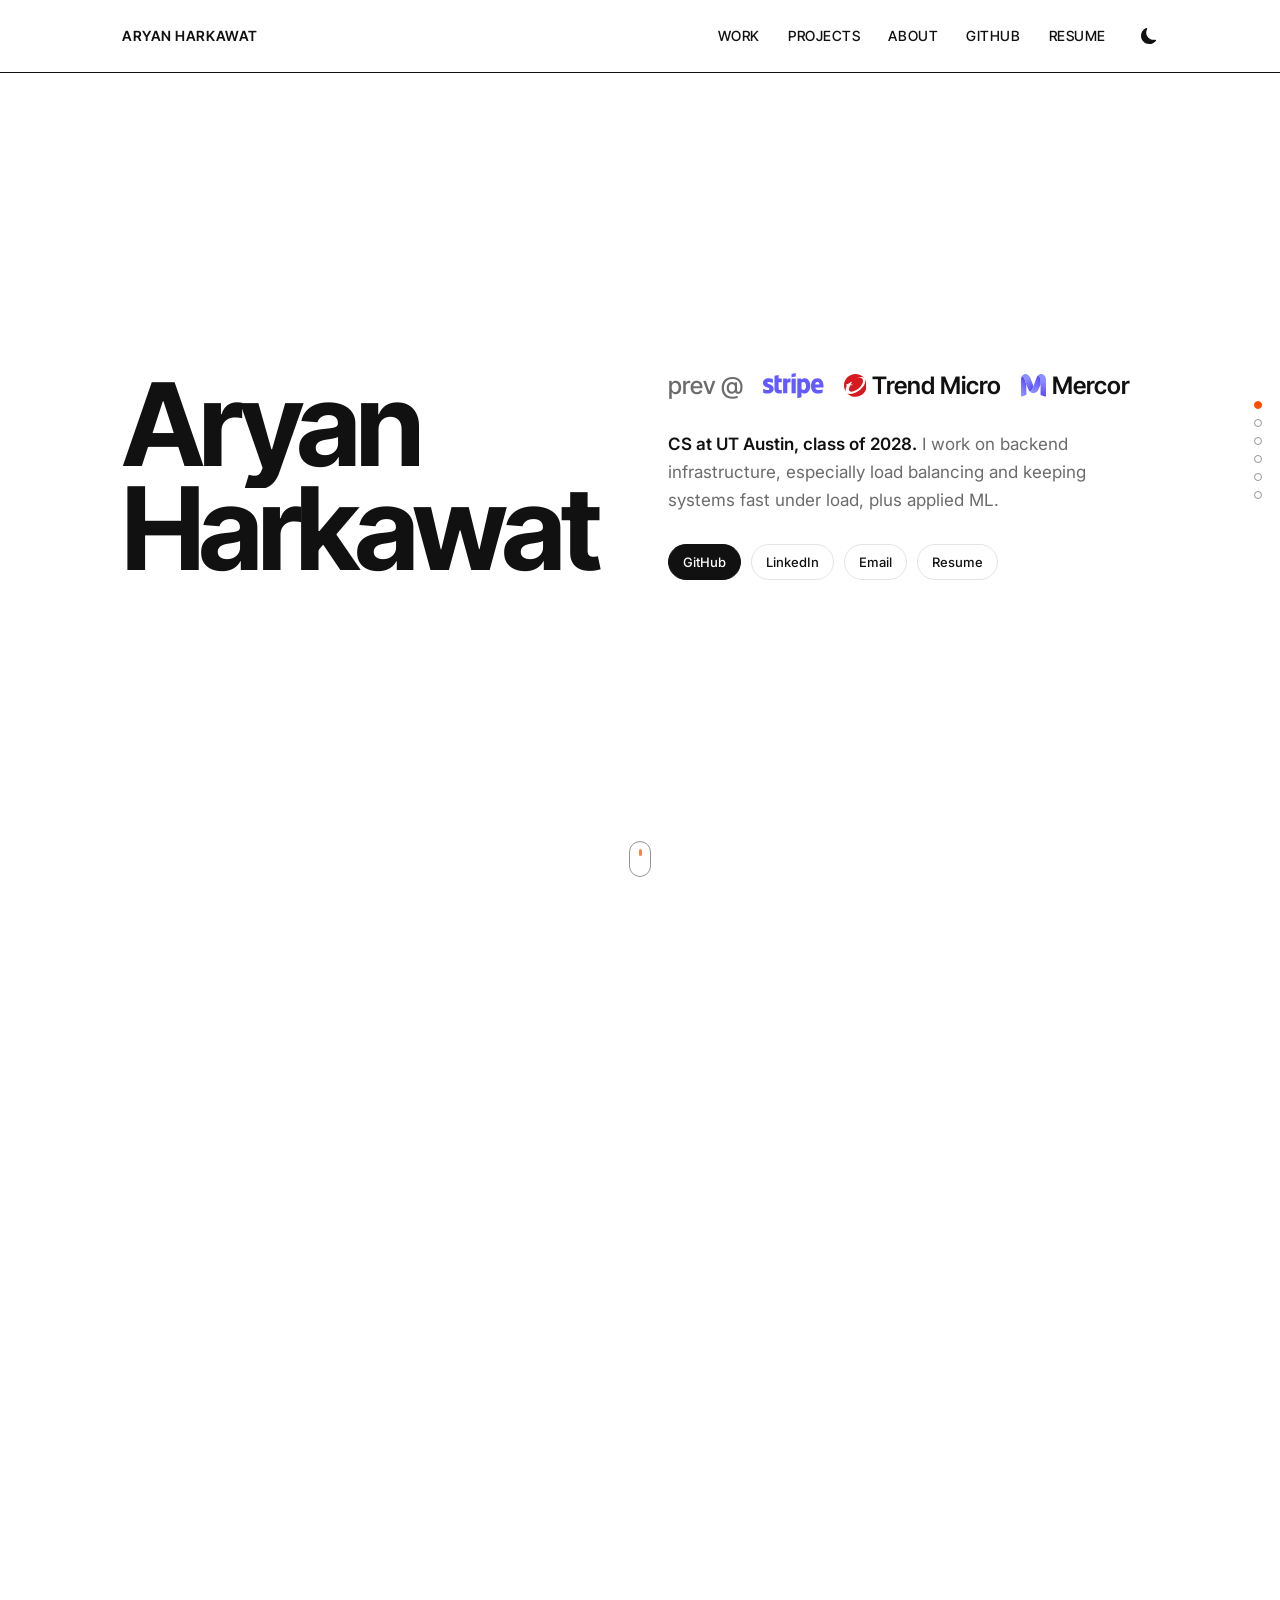
==== commit 32477947: "Update intro sentence" ====
--- a/index.html
+++ b/index.html
@@ -4,9 +4,9 @@
 <meta charset="utf-8">
 <meta name="viewport" content="width=device-width, initial-scale=1">
 <title>Aryan Harkawat</title>
-<meta name="description" content="Aryan Harkawat, CS at UT Austin. I work on backend infrastructure, distributed systems and AI/ML. Previously at Stripe, Trend Micro and Mercor.">
+<meta name="description" content="Aryan Harkawat, CS at UT Austin. I work on backend infrastructure, especially load balancing and keeping systems fast under load, plus applied ML. Previously at Stripe, Trend Micro and Mercor.">
 <meta property="og:title" content="Aryan Harkawat">
-<meta property="og:description" content="Aryan Harkawat, CS at UT Austin. I work on backend infrastructure, distributed systems and AI/ML. Previously at Stripe, Trend Micro and Mercor.">
+<meta property="og:description" content="Aryan Harkawat, CS at UT Austin. I work on backend infrastructure, especially load balancing and keeping systems fast under load, plus applied ML. Previously at Stripe, Trend Micro and Mercor.">
 <meta property="og:image" content="https://aryanh.dev/assets/clouds.jpg">
 <meta name="theme-color" content="#ffffff">
 <script>
@@ -60,7 +60,7 @@
   <h1><span class="line"><span>Aryan</span></span><span class="line"><span>Harkawat</span></span></h1>
   <div class="side">
     <p class="jot" data-rv><span class="prev">prev @</span> <a href="#work" aria-label="Stripe"><svg aria-hidden="true" role="img" class="wordmark" viewBox="54 36 360.02 149.84"> <g> <path fill="#635BFF" fill-rule="evenodd" d="M414,113.4c0-25.6-12.4-45.8-36.1-45.8c-23.8,0-38.2,20.2-38.2,45.6c0,30.1,17,45.3,41.4,45.3 c11.9,0,20.9-2.7,27.7-6.5v-20c-6.8,3.4-14.6,5.5-24.5,5.5c-9.7,0-18.3-3.4-19.4-15.2h48.9C413.8,121,414,115.8,414,113.4z M364.6,103.9c0-11.3,6.9-16,13.2-16c6.1,0,12.6,4.7,12.6,16H364.6z"></path> <path fill="#635BFF" fill-rule="evenodd" d="M301.1,67.6c-9.8,0-16.1,4.6-19.6,7.8l-1.3-6.2h-22v116.6l25-5.3l0.1-28.3c3.6,2.6,8.9,6.3,17.7,6.3 c17.9,0,34.2-14.4,34.2-46.1C335.1,83.4,318.6,67.6,301.1,67.6z M295.1,136.5c-5.9,0-9.4-2.1-11.8-4.7l-0.1-37.1 c2.6-2.9,6.2-4.9,11.9-4.9c9.1,0,15.4,10.2,15.4,23.3C310.5,126.5,304.3,136.5,295.1,136.5z"></path> <polygon fill="#635BFF" fill-rule="evenodd" points="223.8,61.7 248.9,56.3 248.9,36 223.8,41.3 "></polygon> <rect x="223.8" y="69.3" fill="#635BFF" fill-rule="evenodd" width="25.1" height="87.5"></rect> <path fill="#635BFF" fill-rule="evenodd" d="M196.9,76.7l-1.6-7.4h-21.6v87.5h25V97.5c5.9-7.7,15.9-6.3,19-5.2v-23C214.5,68.1,202.8,65.9,196.9,76.7z"></path> <path fill="#635BFF" fill-rule="evenodd" d="M146.9,47.6l-24.4,5.2l-0.1,80.1c0,14.8,11.1,25.7,25.9,25.7c8.2,0,14.2-1.5,17.5-3.3V135 c-3.2,1.3-19,5.9-19-8.9V90.6h19V69.3h-19L146.9,47.6z"></path> <path fill="#635BFF" fill-rule="evenodd" d="M79.3,94.7c0-3.9,3.2-5.4,8.5-5.4c7.6,0,17.2,2.3,24.8,6.4V72.2c-8.3-3.3-16.5-4.6-24.8-4.6 C67.5,67.6,54,78.2,54,95.9c0,27.6,38,23.2,38,35.1c0,4.6-4,6.1-9.6,6.1c-8.3,0-18.9-3.4-27.3-8v23.8c9.3,4,18.7,5.7,27.3,5.7 c20.8,0,35.1-10.3,35.1-28.2C117.4,100.6,79.3,105.9,79.3,94.7z"></path> </g> </svg></a> <span class="co"><a href="#work"><svg fill="currentColor" aria-hidden="true" class="logo logo-tm" role="img" viewBox="0 0 24 24" xmlns="http://www.w3.org/2000/svg"><path d="M12 0C5.38 0 0 5.37 0 12C0 14.45 .734 16.72 2 18.62C1.5 17.45 1.58 15.94 2.19 14.29L2.2 14.25L2.25 14.12L2.3 14L2.32 13.95C2.54 13.4 2.82 12.83 3.16 12.26C3.21 12.16 3.25 12.07 3.3 12L1.86 12L2.21 11.21C3.4 10.88 5.38 10.22 7.27 8.39L7.32 8.39H8.32L7.03 11.14L9.1 11.14L8.72 11.96L6.66 11.96S5.69 13.9 5.36 15.28C5.11 16.82 5.36 18 6.74 18.41C7.59 18.67 8.66 18.61 9.81 18.29C12.5 17.45 15.34 15.62 17.43 13.18C20.87 9.19 20.94 5.1 17.58 4.05C15.43 3.38 12.39 4.13 9.58 5.8C13.08 3.54 16.94 2.5 19.59 3.31C20.09 3.46 20.53 3.68 20.89 3.94A11.97 11.97 0 0 0 12 0M22.17 5.63C23 7.81 21.97 11.07 19.2 14.29C15.04 19.13 8.47 22.05 4.5 20.83A4.46 4.46 0 0 1 3.24 20.21A11.96 11.96 0 0 0 12 24C18.63 24 24 18.63 24 12C24 9.66 23.33 7.5 22.17 5.63Z"/></svg>Trend Micro</a></span> <span class="co"><a href="#work"><svg aria-hidden="true" class="logo" viewBox="0 0 22 20" fill="none" xmlns="http://www.w3.org/2000/svg"> <g clip-path="url(#clip0_2546_4726)"> <path fill-rule="evenodd" clip-rule="evenodd" d="M17.2634 9.27658L17.1638 17.6531C17.1638 17.6531 17.0692 18.4051 17.78 18.6852C18.4908 18.9653 21.1066 19.9982 21.1066 19.9982C21.1066 19.9982 21.4247 20.0406 21.7135 19.71C22.0014 19.3805 21.9632 19.0699 21.9632 18.6843V5.90181C21.9632 5.90181 22.3304 1.05204 18.5488 0.0775902C18.5488 0.0775902 16.4844 -0.444497 14.8883 1.2199C15.5227 1.55894 16.1327 2.15203 16.5609 3.16138C17.4491 5.25492 17.2634 9.27658 17.2634 9.27658H17.2634ZM14.8611 1.24852C14.8463 1.26425 14.8316 1.28004 14.8169 1.29618C14.8316 1.28011 14.8464 1.26425 14.8611 1.24852Z" fill="url(#paint0_linear_2546_4726)"/> <path fill-rule="evenodd" clip-rule="evenodd" d="M0.0133275 18.4885C0.0133275 18.4885 -0.173773 19.9432 0.864961 19.9633L4.15547 18.5355C4.15547 18.5355 4.82604 18.3099 4.78901 17.601C4.75204 16.892 4.56209 9.17724 4.56209 9.17724C4.56209 9.17724 3.1472 2.2537 0.907708 1.69287C0.492643 2.30338 0.271631 2.96674 0.153198 3.46378C0.0339216 3.96447 0.0129377 4.23972 0.00864999 4.7369C-0.0132434 7.28862 0.0133275 18.4885 0.0133275 18.4885Z" fill="url(#paint1_linear_2546_4726)"/> <path fill-rule="evenodd" clip-rule="evenodd" d="M4.56216 9.17735C4.56216 9.17735 6.88539 14.7443 7.99104 15.5866C7.99104 15.5866 10.4549 13.2241 10.9964 10.6378L8.37999 3.95256C8.37999 3.95256 6.86577 -0.305532 3.61535 0.0720441C2.27472 0.227759 1.43478 0.917777 0.907715 1.69298C3.14721 2.25381 4.56209 9.17735 4.56209 9.17735H4.56216Z" fill="url(#paint2_linear_2546_4726)"/> <path fill-rule="evenodd" clip-rule="evenodd" d="M7.99121 15.5866C9.09679 16.429 10.4824 17.1948 12.3841 16.5056C14.2857 15.8164 14.9638 14.2848 15.185 13.8101C15.4061 13.3353 17.2635 9.27664 17.2635 9.27664C17.2635 9.27664 17.4492 5.25506 16.561 3.16145C16.1328 2.1521 15.5227 1.55901 14.8884 1.21997C14.7916 1.32088 14.6965 1.42948 14.6037 1.54706C14.6037 1.54706 14.1953 2.05058 13.8846 2.91967C13.5738 3.78876 10.9966 10.6378 10.9966 10.6378C10.4552 13.2241 7.99128 15.5866 7.99128 15.5866L7.99121 15.5866Z" fill="url(#paint3_linear_2546_4726)"/> </g> <defs> <linearGradient id="paint0_linear_2546_4726" x1="20.8423" y1="19.9999" x2="25.3182" y2="7.85001" gradientUnits="userSpaceOnUse"> <stop stop-color="#5A4AFC"/> <stop offset="1" stop-color="#8C8FFF"/> </linearGradient> <linearGradient id="paint1_linear_2546_4726" x1="2.8706" y1="4.05993" x2="-4.66711" y2="9.91007" gradientUnits="userSpaceOnUse"> <stop stop-color="#5A4AFC"/> <stop offset="1" stop-color="#8C8FFF"/> </linearGradient> <linearGradient id="paint2_linear_2546_4726" x1="9.93859" y1="13.5589" x2="3.47594" y2="6.08284" gradientUnits="userSpaceOnUse"> <stop stop-color="#5A4AFC"/> <stop offset="1" stop-color="#8C8FFF"/> </linearGradient> <linearGradient id="paint3_linear_2546_4726" x1="16.7471" y1="3.76824" x2="8.14408" y2="13.9023" gradientUnits="userSpaceOnUse"> <stop stop-color="#5A4AFC"/> <stop offset="1" stop-color="#8C8FFF"/> </linearGradient> <clipPath id="clip0_2546_4726"> <rect width="22" height="20" fill="white"/> </clipPath> </defs> </svg>Mercor</a></span></p>
-    <p class="intro" data-rv><b>CS at UT Austin, class of 2028.</b> I work on backend infrastructure, distributed systems and AI/ML.</p>
+    <p class="intro" data-rv><b>CS at UT Austin, class of 2028.</b> I work on backend infrastructure, especially load balancing and keeping systems fast under load, plus applied ML.</p>
     <p class="links" data-rv>
       <a href="https://github.com/harkawataryan">GitHub</a>
       <a href="https://www.linkedin.com/in/aryanh/">LinkedIn</a>
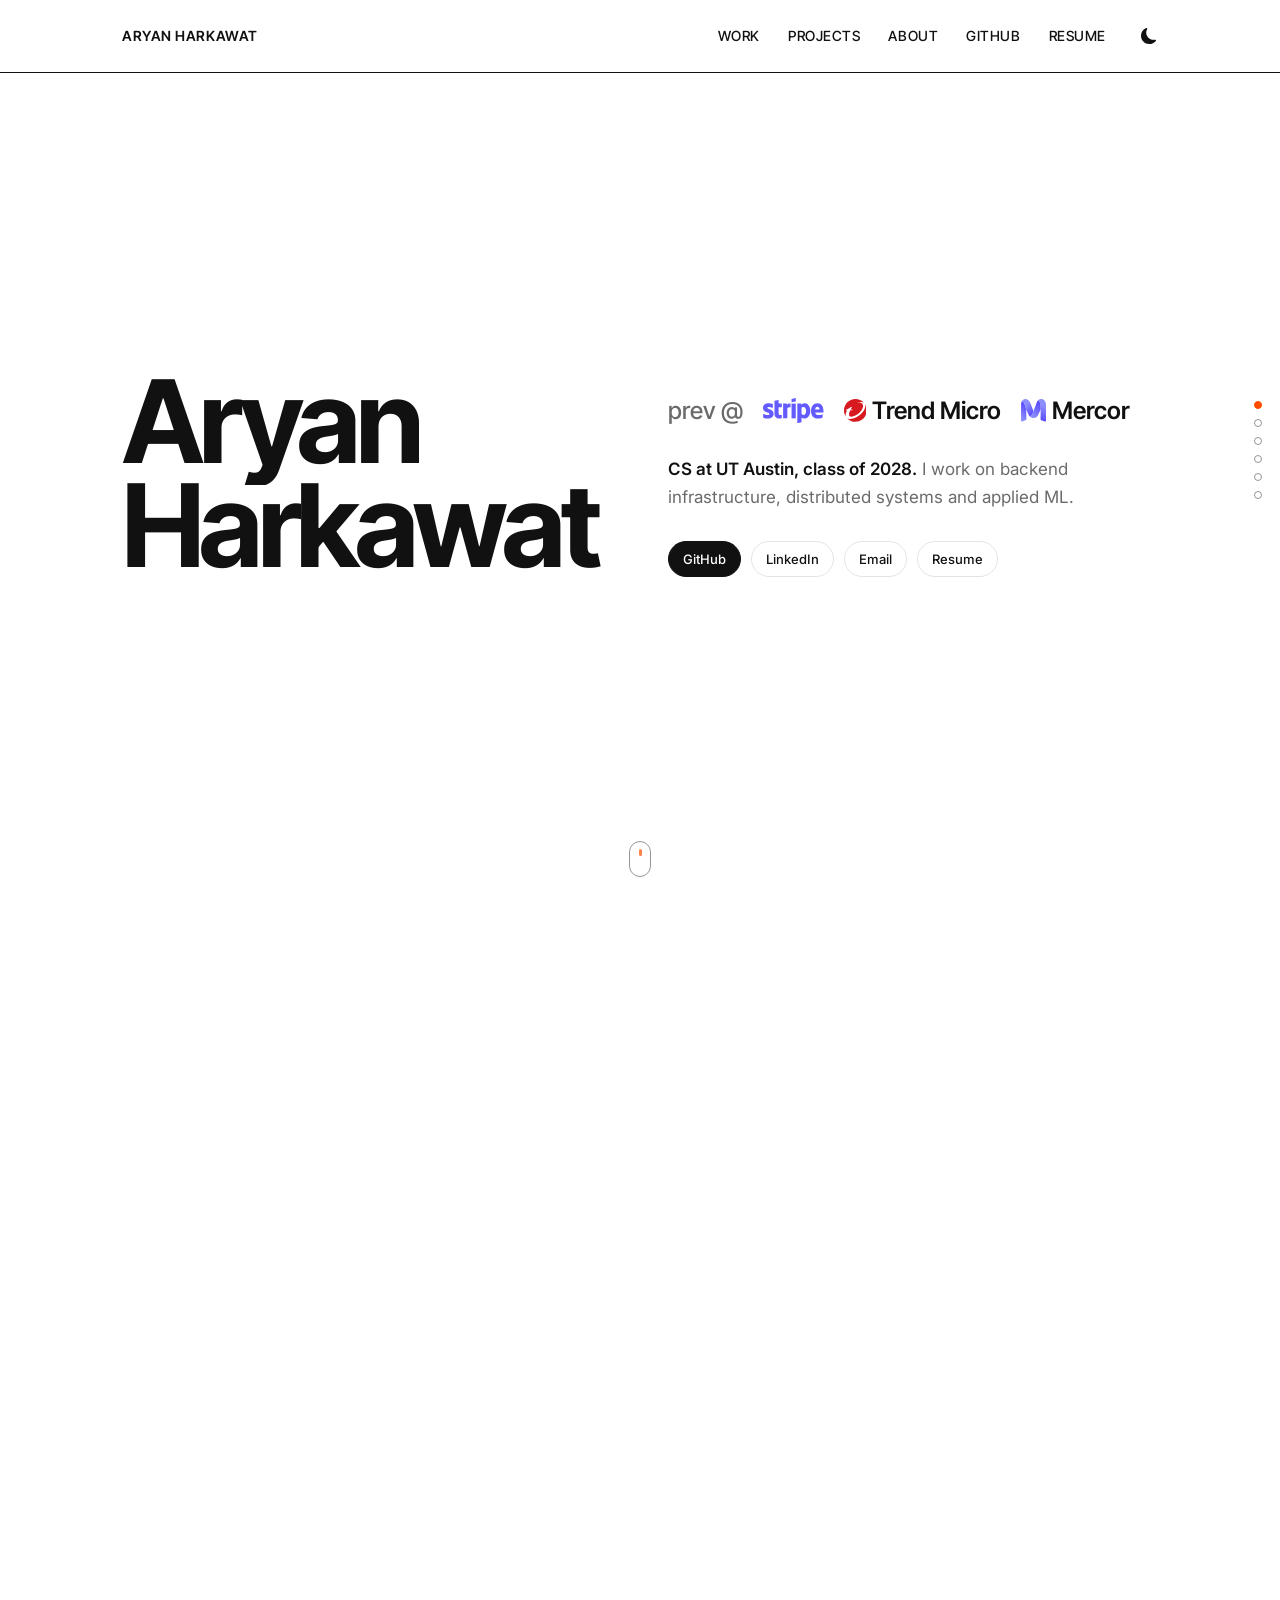
==== commit 120c1b40: "Intro: applied ML" ====
--- a/index.html
+++ b/index.html
@@ -4,9 +4,9 @@
 <meta charset="utf-8">
 <meta name="viewport" content="width=device-width, initial-scale=1">
 <title>Aryan Harkawat</title>
-<meta name="description" content="Aryan Harkawat, CS at UT Austin. I work on backend infrastructure, especially load balancing and keeping systems fast under load, plus applied ML. Previously at Stripe, Trend Micro and Mercor.">
+<meta name="description" content="Aryan Harkawat, CS at UT Austin. I work on backend infrastructure, distributed systems and applied ML. Previously at Stripe, Trend Micro and Mercor.">
 <meta property="og:title" content="Aryan Harkawat">
-<meta property="og:description" content="Aryan Harkawat, CS at UT Austin. I work on backend infrastructure, especially load balancing and keeping systems fast under load, plus applied ML. Previously at Stripe, Trend Micro and Mercor.">
+<meta property="og:description" content="Aryan Harkawat, CS at UT Austin. I work on backend infrastructure, distributed systems and applied ML. Previously at Stripe, Trend Micro and Mercor.">
 <meta property="og:image" content="https://aryanh.dev/assets/clouds.jpg">
 <meta name="theme-color" content="#ffffff">
 <script>
@@ -60,7 +60,7 @@
   <h1><span class="line"><span>Aryan</span></span><span class="line"><span>Harkawat</span></span></h1>
   <div class="side">
     <p class="jot" data-rv><span class="prev">prev @</span> <a href="#work" aria-label="Stripe"><svg aria-hidden="true" role="img" class="wordmark" viewBox="54 36 360.02 149.84"> <g> <path fill="#635BFF" fill-rule="evenodd" d="M414,113.4c0-25.6-12.4-45.8-36.1-45.8c-23.8,0-38.2,20.2-38.2,45.6c0,30.1,17,45.3,41.4,45.3 c11.9,0,20.9-2.7,27.7-6.5v-20c-6.8,3.4-14.6,5.5-24.5,5.5c-9.7,0-18.3-3.4-19.4-15.2h48.9C413.8,121,414,115.8,414,113.4z M364.6,103.9c0-11.3,6.9-16,13.2-16c6.1,0,12.6,4.7,12.6,16H364.6z"></path> <path fill="#635BFF" fill-rule="evenodd" d="M301.1,67.6c-9.8,0-16.1,4.6-19.6,7.8l-1.3-6.2h-22v116.6l25-5.3l0.1-28.3c3.6,2.6,8.9,6.3,17.7,6.3 c17.9,0,34.2-14.4,34.2-46.1C335.1,83.4,318.6,67.6,301.1,67.6z M295.1,136.5c-5.9,0-9.4-2.1-11.8-4.7l-0.1-37.1 c2.6-2.9,6.2-4.9,11.9-4.9c9.1,0,15.4,10.2,15.4,23.3C310.5,126.5,304.3,136.5,295.1,136.5z"></path> <polygon fill="#635BFF" fill-rule="evenodd" points="223.8,61.7 248.9,56.3 248.9,36 223.8,41.3 "></polygon> <rect x="223.8" y="69.3" fill="#635BFF" fill-rule="evenodd" width="25.1" height="87.5"></rect> <path fill="#635BFF" fill-rule="evenodd" d="M196.9,76.7l-1.6-7.4h-21.6v87.5h25V97.5c5.9-7.7,15.9-6.3,19-5.2v-23C214.5,68.1,202.8,65.9,196.9,76.7z"></path> <path fill="#635BFF" fill-rule="evenodd" d="M146.9,47.6l-24.4,5.2l-0.1,80.1c0,14.8,11.1,25.7,25.9,25.7c8.2,0,14.2-1.5,17.5-3.3V135 c-3.2,1.3-19,5.9-19-8.9V90.6h19V69.3h-19L146.9,47.6z"></path> <path fill="#635BFF" fill-rule="evenodd" d="M79.3,94.7c0-3.9,3.2-5.4,8.5-5.4c7.6,0,17.2,2.3,24.8,6.4V72.2c-8.3-3.3-16.5-4.6-24.8-4.6 C67.5,67.6,54,78.2,54,95.9c0,27.6,38,23.2,38,35.1c0,4.6-4,6.1-9.6,6.1c-8.3,0-18.9-3.4-27.3-8v23.8c9.3,4,18.7,5.7,27.3,5.7 c20.8,0,35.1-10.3,35.1-28.2C117.4,100.6,79.3,105.9,79.3,94.7z"></path> </g> </svg></a> <span class="co"><a href="#work"><svg fill="currentColor" aria-hidden="true" class="logo logo-tm" role="img" viewBox="0 0 24 24" xmlns="http://www.w3.org/2000/svg"><path d="M12 0C5.38 0 0 5.37 0 12C0 14.45 .734 16.72 2 18.62C1.5 17.45 1.58 15.94 2.19 14.29L2.2 14.25L2.25 14.12L2.3 14L2.32 13.95C2.54 13.4 2.82 12.83 3.16 12.26C3.21 12.16 3.25 12.07 3.3 12L1.86 12L2.21 11.21C3.4 10.88 5.38 10.22 7.27 8.39L7.32 8.39H8.32L7.03 11.14L9.1 11.14L8.72 11.96L6.66 11.96S5.69 13.9 5.36 15.28C5.11 16.82 5.36 18 6.74 18.41C7.59 18.67 8.66 18.61 9.81 18.29C12.5 17.45 15.34 15.62 17.43 13.18C20.87 9.19 20.94 5.1 17.58 4.05C15.43 3.38 12.39 4.13 9.58 5.8C13.08 3.54 16.94 2.5 19.59 3.31C20.09 3.46 20.53 3.68 20.89 3.94A11.97 11.97 0 0 0 12 0M22.17 5.63C23 7.81 21.97 11.07 19.2 14.29C15.04 19.13 8.47 22.05 4.5 20.83A4.46 4.46 0 0 1 3.24 20.21A11.96 11.96 0 0 0 12 24C18.63 24 24 18.63 24 12C24 9.66 23.33 7.5 22.17 5.63Z"/></svg>Trend Micro</a></span> <span class="co"><a href="#work"><svg aria-hidden="true" class="logo" viewBox="0 0 22 20" fill="none" xmlns="http://www.w3.org/2000/svg"> <g clip-path="url(#clip0_2546_4726)"> <path fill-rule="evenodd" clip-rule="evenodd" d="M17.2634 9.27658L17.1638 17.6531C17.1638 17.6531 17.0692 18.4051 17.78 18.6852C18.4908 18.9653 21.1066 19.9982 21.1066 19.9982C21.1066 19.9982 21.4247 20.0406 21.7135 19.71C22.0014 19.3805 21.9632 19.0699 21.9632 18.6843V5.90181C21.9632 5.90181 22.3304 1.05204 18.5488 0.0775902C18.5488 0.0775902 16.4844 -0.444497 14.8883 1.2199C15.5227 1.55894 16.1327 2.15203 16.5609 3.16138C17.4491 5.25492 17.2634 9.27658 17.2634 9.27658H17.2634ZM14.8611 1.24852C14.8463 1.26425 14.8316 1.28004 14.8169 1.29618C14.8316 1.28011 14.8464 1.26425 14.8611 1.24852Z" fill="url(#paint0_linear_2546_4726)"/> <path fill-rule="evenodd" clip-rule="evenodd" d="M0.0133275 18.4885C0.0133275 18.4885 -0.173773 19.9432 0.864961 19.9633L4.15547 18.5355C4.15547 18.5355 4.82604 18.3099 4.78901 17.601C4.75204 16.892 4.56209 9.17724 4.56209 9.17724C4.56209 9.17724 3.1472 2.2537 0.907708 1.69287C0.492643 2.30338 0.271631 2.96674 0.153198 3.46378C0.0339216 3.96447 0.0129377 4.23972 0.00864999 4.7369C-0.0132434 7.28862 0.0133275 18.4885 0.0133275 18.4885Z" fill="url(#paint1_linear_2546_4726)"/> <path fill-rule="evenodd" clip-rule="evenodd" d="M4.56216 9.17735C4.56216 9.17735 6.88539 14.7443 7.99104 15.5866C7.99104 15.5866 10.4549 13.2241 10.9964 10.6378L8.37999 3.95256C8.37999 3.95256 6.86577 -0.305532 3.61535 0.0720441C2.27472 0.227759 1.43478 0.917777 0.907715 1.69298C3.14721 2.25381 4.56209 9.17735 4.56209 9.17735H4.56216Z" fill="url(#paint2_linear_2546_4726)"/> <path fill-rule="evenodd" clip-rule="evenodd" d="M7.99121 15.5866C9.09679 16.429 10.4824 17.1948 12.3841 16.5056C14.2857 15.8164 14.9638 14.2848 15.185 13.8101C15.4061 13.3353 17.2635 9.27664 17.2635 9.27664C17.2635 9.27664 17.4492 5.25506 16.561 3.16145C16.1328 2.1521 15.5227 1.55901 14.8884 1.21997C14.7916 1.32088 14.6965 1.42948 14.6037 1.54706C14.6037 1.54706 14.1953 2.05058 13.8846 2.91967C13.5738 3.78876 10.9966 10.6378 10.9966 10.6378C10.4552 13.2241 7.99128 15.5866 7.99128 15.5866L7.99121 15.5866Z" fill="url(#paint3_linear_2546_4726)"/> </g> <defs> <linearGradient id="paint0_linear_2546_4726" x1="20.8423" y1="19.9999" x2="25.3182" y2="7.85001" gradientUnits="userSpaceOnUse"> <stop stop-color="#5A4AFC"/> <stop offset="1" stop-color="#8C8FFF"/> </linearGradient> <linearGradient id="paint1_linear_2546_4726" x1="2.8706" y1="4.05993" x2="-4.66711" y2="9.91007" gradientUnits="userSpaceOnUse"> <stop stop-color="#5A4AFC"/> <stop offset="1" stop-color="#8C8FFF"/> </linearGradient> <linearGradient id="paint2_linear_2546_4726" x1="9.93859" y1="13.5589" x2="3.47594" y2="6.08284" gradientUnits="userSpaceOnUse"> <stop stop-color="#5A4AFC"/> <stop offset="1" stop-color="#8C8FFF"/> </linearGradient> <linearGradient id="paint3_linear_2546_4726" x1="16.7471" y1="3.76824" x2="8.14408" y2="13.9023" gradientUnits="userSpaceOnUse"> <stop stop-color="#5A4AFC"/> <stop offset="1" stop-color="#8C8FFF"/> </linearGradient> <clipPath id="clip0_2546_4726"> <rect width="22" height="20" fill="white"/> </clipPath> </defs> </svg>Mercor</a></span></p>
-    <p class="intro" data-rv><b>CS at UT Austin, class of 2028.</b> I work on backend infrastructure, especially load balancing and keeping systems fast under load, plus applied ML.</p>
+    <p class="intro" data-rv><b>CS at UT Austin, class of 2028.</b> I work on backend infrastructure, distributed systems and applied ML.</p>
     <p class="links" data-rv>
       <a href="https://github.com/harkawataryan">GitHub</a>
       <a href="https://www.linkedin.com/in/aryanh/">LinkedIn</a>
